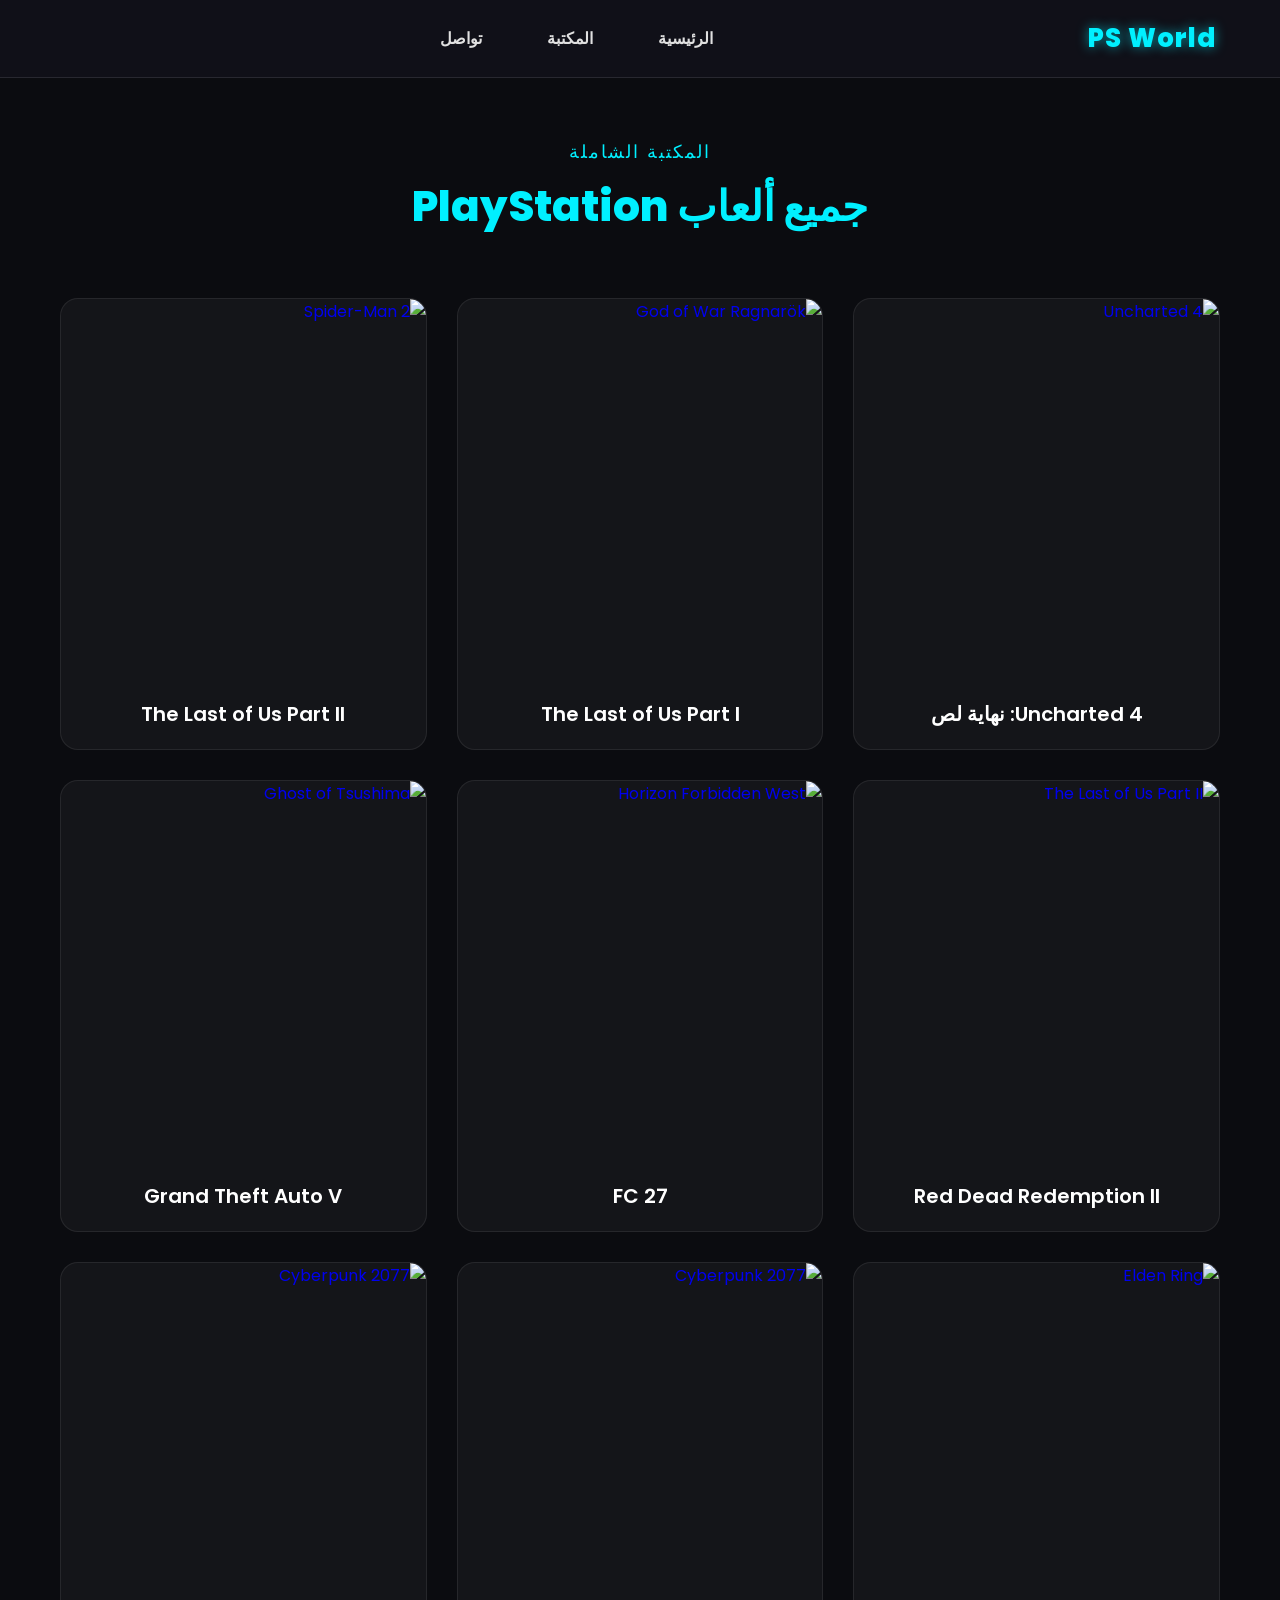
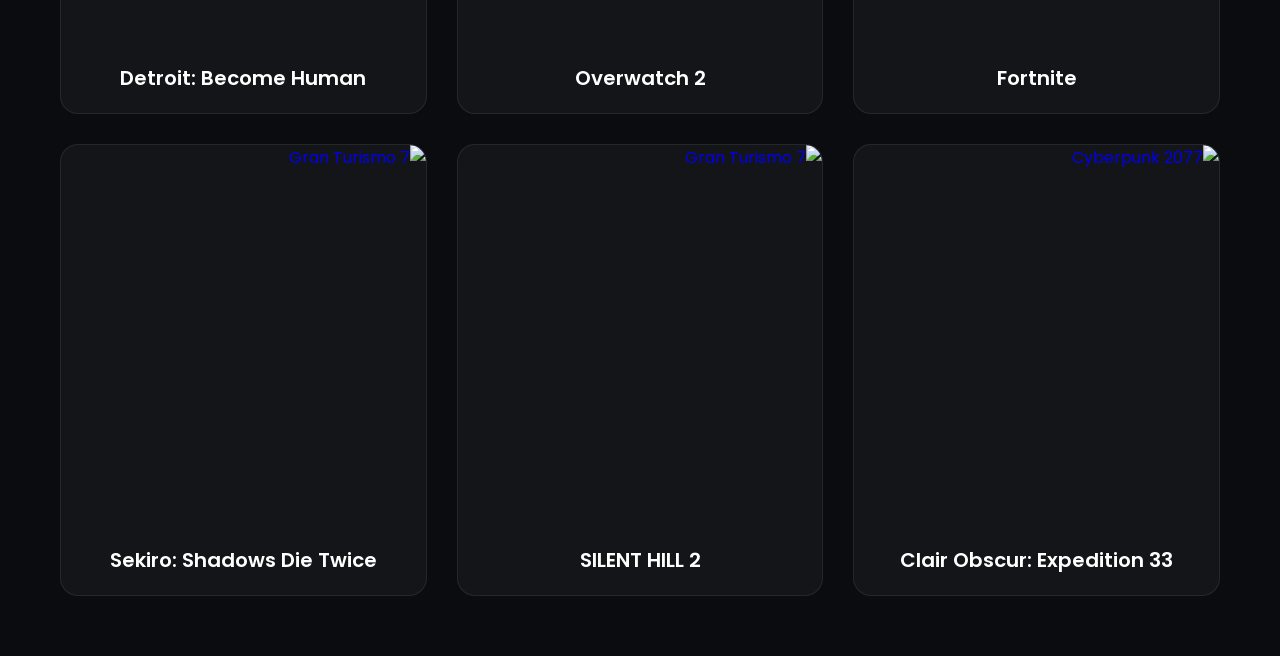
==== all-games.html @ 5b6b2ae7 "Add files via upload" ====
<!DOCTYPE html>
<html lang="ar" dir="rtl">
<head>
    <meta charset="UTF-8">
    <meta name="viewport" content="width=device-width, initial-scale=1.0">
    <title>مكتبة الألعاب | PS World</title>
    <link href="https://fonts.googleapis.com/css2?family=Poppins:wght@400;500;600;700;800&display=swap" rel="stylesheet">
    <link rel="stylesheet" href="stylee.css">
</head>
<body>

    <header>
        <div class="logo">PS World</div>
        <nav>
            <a href="index.html">الرئيسية</a>
            <a href="all-games.html">المكتبة</a>
            <a href="index.html#contact">تواصل</a>
        </nav>
    </header>

    <section class="hero">
        <p>المكتبة الشاملة</p>
        <h1>جميع ألعاب PlayStation</h1>
    </section>

    <section class="games-section">
        <div class="games-grid">
            <a href="uncharted.html" class="game-card">
                <img src="C:\Users\abrar\OneDrive\الصور\Screenshots\لقطة شاشة 2026-10-03 101717.png" alt="Uncharted 4">
                <h3>Uncharted 4: نهاية لص</h3>
            </a>
            <a href="tlou.html" class="game-card">
                <img src="C:\Users\abrar\OneDrive\الصور\Screenshots\لقطة شاشة 2026-10-03 103210.png" alt="God of War Ragnarök">
                <h3>The Last of Us Part I</h3>
            </a>
            <a href="tlou2.html" class="game-card">
                <img src="C:\Users\abrar\OneDrive\الصور\Screenshots\لقطة شاشة 2026-10-03 104442.png" alt="Spider-Man 2">
                <h3>The Last of Us Part II</h3>
            </a>
            <a href="redDead.html" class="game-card">
                <img src="C:\Users\abrar\OneDrive\الصور\Screenshots\لقطة شاشة 2026-10-03 105130.png" alt="The Last of Us Part II">
                <h3>Red Dead Redemption II</h3>
            </a>
            <a href="FC27.html" class="game-card">
                <img src="C:\Users\abrar\Downloads\ea-sports-fc-27-standard-edition-cover-469064.webp" alt="Horizon Forbidden West">
                <h3>FC 27</h3>
            </a>
            <a href="GrandV.html" class="game-card">
                <img src="C:\Users\abrar\Downloads\eXsWlP0EkcVkLPHgU4pjflmg07252yU8.avif"  alt="Ghost of Tsushima">
                <h3>Grand Theft Auto V</h3>
            </a>
            <a href="Fortnite.html" class="game-card">
                <img src="C:\Users\abrar\Downloads\box-1599161229747.jpg" alt="Elden Ring">
                <h3>Fortnite</h3>
            </a>
            <a href="Overwatch.html" class="game-card">
                <img src="C:\Users\abrar\Downloads\Overwatch2.avif" alt="Cyberpunk 2077">
                <h3>Overwatch 2</h3>
            </a>
            <a href="Detroit.html" class="game-card">
                <img src="C:\Users\abrar\OneDrive\الصور\Screenshots\لقطة شاشة 2026-10-03 211916.png" alt="Cyberpunk 2077">
                <h3> Detroit: Become Human</h3>
            </a>
            <a href="Clair.html" class="game-card">
                <img src="C:\Users\abrar\OneDrive\الصور\Screenshots\لقطة شاشة 2026-10-03 212801.png" alt="Cyberpunk 2077">
                <h3> Clair Obscur: Expedition 33</h3>
            </a>
            <a href="silenth.html" class="game-card">
                <img src="C:\Users\abrar\OneDrive\الصور\Screenshots\لقطة شاشة 2026-10-03 213842.png" alt="Gran Turismo 7">
                <h3> SILENT HILL 2</h3>
            </a>
            </a>
            <a href="Sekiro.html" class="game-card">
                <img src="C:\Users\abrar\OneDrive\الصور\Screenshots\لقطة شاشة 2026-10-03 214803.png" alt="Gran Turismo 7">
                <h3>Sekiro: Shadows Die Twice</h3>
            </a>
        </div>
    </section>

</body>
</html>
---- stylee.css ----
* {
    margin: 0;
    padding: 0;
    box-sizing: border-box;
    font-family: 'Poppins', 'Segoe UI', Tahoma, Geneva, Verdana, sans-serif;
}

body {
    background-color: #0b0c10;
    color: #ffffff;
    direction: rtl;
    overflow-x: hidden;
}

header {
    display: flex;
    justify-content: space-between;
    align-items: center;
    padding: 18px 5%;
    background: rgba(18, 18, 26, 0.85);
    backdrop-filter: blur(12px);
    position: sticky;
    top: 0;
    z-index: 1000;
    border-bottom: 1px solid rgba(255, 255, 255, 0.1);
}

.logo {
    font-size: 26px;
    font-weight: 800;
    color: #00f0ff;
    text-shadow: 0 0 12px rgba(0, 240, 255, 0.6);
    letter-spacing: 1px;
}

nav {
    display: flex;
    gap: 25px;
    margin-left: auto;
    margin-right: auto;
}

nav a {
    color: #e0e0e0;
    text-decoration: none;
    font-weight: 600;
    font-size: 16px;
    transition: all 0.3s ease;
    padding: 8px 20px;
    border-radius: 20px;
}

nav a:hover {
    color: #00f0ff;
    background: rgba(0, 240, 255, 0.12);
    box-shadow: 0 0 15px rgba(0, 240, 255, 0.4);
}


.hero {
    text-align: center;
    padding: 60px 20px 40px;
}

.hero p {
    color: #00f0ff;
    font-size: 18px;
    letter-spacing: 2px;
    margin-bottom: 10px;
    text-transform: uppercase;
}

.hero h1 {
    font-size: 42px;
    font-weight: 800;
    color: #00f0ff;
    
}


.games-section {
    max-width: 1200px;
    margin: 0 auto;
    padding: 20px 20px 60px;
}

.games-grid {
    display: grid;
    grid-template-columns: repeat(auto-fit, minmax(300px, 1fr));
    gap: 30px;
}

.game-card {
    background: rgba(255, 255, 255, 0.04);
    border: 1px solid rgba(255, 255, 255, 0.08);
    border-radius: 18px;
    overflow: hidden;
    text-decoration: none;
    transition: all 0.4s ease;
    display: flex;
    flex-direction: column;
}

.game-card:hover {
    transform: translateY(-10px);
    border-color: #00f0ff;
    box-shadow: 0 10px 30px rgba(0, 240, 255, 0.25);
}

.game-card img {
    width: 100%;
    height: 380px;
    object-fit: cover;
    transition: transform 0.4s ease;
}

.game-card:hover img {
    transform: scale(1.04);
}

.game-card h3 {
    color: #ffffff;
    font-size: 20px;
    padding: 20px;
    text-align: center;
    font-weight: 600;
}

.show-more-container {
    text-align: center;
    margin-top: 50px;
}

.btn-show-more {
    display: inline-block;
    padding: 14px 40px;
    background: linear-gradient(45deg, #7928ca, #ff0080);
    color: #ffffff;
    text-decoration: none;
    font-weight: 700;
    border-radius: 30px;
    box-shadow: 0 0 20px rgba(255, 0, 128, 0.4);
    transition: all 0.3s ease;
}

.btn-show-more:hover {
    transform: scale(1.05);
    box-shadow: 0 0 30px rgba(255, 0, 128, 0.7);
}

.contact-section {
    max-width: 600px;
    margin: 40px auto 80px;
    padding: 40px 30px;
    background: rgba(255, 255, 255, 0.03);
    border-radius: 20px;
    border: 1px solid rgba(255, 255, 255, 0.08);
    text-align: center;
}

.contact-section h2 {
    margin-bottom: 25px;
    color: #00f0ff;
    font-size: 28px;
}

.contact-form input, 
.contact-form textarea {
    width: 100%;
    padding: 14px 18px;
    margin-bottom: 18px;
    background: rgba(255, 255, 255, 0.06);
    border: 1px solid rgba(255, 255, 255, 0.15);
    border-radius: 10px;
    color: #fff;
    font-size: 15px;
    outline: none;
    transition: border 0.3s;
}

.contact-form input:focus, 
.contact-form textarea:focus {
    border-color: #00f0ff;
}

.contact-form button {
    width: 100%;
    padding: 14px;
    background: #00f0ff;
    color: #0b0c10;
    font-weight: 800;
    font-size: 16px;
    border: none;
    border-radius: 10px;
    cursor: pointer;
    transition: all 0.3s ease;
}

.contact-form button:hover {
    background: #00c8d6;
    box-shadow: 0 0 15px rgba(0, 240, 255, 0.5);
}

.container {
    max-width: 1000px;
    margin: 40px auto;
    padding: 0 20px;
}

.game-banner {
    width: 100%;
    max-height: 450px;
    object-fit: cover;
    border-radius: 20px;
    box-shadow: 0 10px 30px rgba(0, 0, 0, 0.5);
}

.details-content {
    margin-top: 30px;
}

.game-details-title {
    font-size: 36px;
    color: #00f0ff;
    margin-bottom: 10px;
}

.rating {
    color: #ffbd03;
    font-size: 20px;
    margin-bottom: 20px;
}

.rating span {
    color: #aaa;
    font-size: 15px;
    margin-right: 10px;
}

.description-container {
    background: rgba(255, 255, 255, 0.03);
    padding: 25px;
    border-radius: 15px;
    line-height: 1.8;
    color: #ddd;
}

.comments-section {
    margin-top: 50px;
}

.comments-section h3 {
    font-size: 24px;
    margin-bottom: 20px;
}

.comment-input-box {
    display: flex;
    gap: 10px;
    margin-bottom: 30px;
}

.comment-input-box input {
    flex: 1;
    padding: 14px;
    background: rgba(255, 255, 255, 0.06);
    border: 1px solid rgba(255, 255, 255, 0.15);
    border-radius: 10px;
    color: #fff;
}

.comment-input-box button {
    padding: 14px 30px;
    background: #00f0ff;
    color: #000;
    font-weight: 700;
    border: none;
    border-radius: 10px;
    cursor: pointer;
}

.comment {
    background: rgba(255, 255, 255, 0.04);
    padding: 15px 20px;
    border-radius: 10px;
    margin-bottom: 15px;
    border-right: 4px solid #00f0ff;
}

.comment strong {
    display: block;
    color: #00f0ff;
    margin-bottom: 5px;
}

.search-section {
    padding: 35px 20px 20px;
    text-align: center;
}

.search-section h2 {
    font-size: 28px;
    margin-bottom: 18px;
    color: #e1e7ec;
}

.search-box {
    width: 90%;
    max-width: 650px;
    margin: auto;
    display: flex;
    align-items: center;
    background: white;
    border: 1px solid #d9e2ec;
    border-radius: 50px;
    padding: 6px;
    box-shadow: 0 8px 25px rgba(16, 42, 67, 0.10);
}

.search-box input {
    flex: 1;
    border: none;
    outline: none;
    padding: 14px 20px;
    font-size: 16px;
    background: transparent;
    font-family: 'Poppins', sans-serif;
    text-align: right;
}

.search-box input::placeholder {
    color: #9aa5b1;
}

.search-box button {
    border: none;
    outline: none;
    background: #102a43;
    color: white;
    padding: 13px 24px;
    border-radius: 40px;
    font-size: 15px;
    cursor: pointer;
    font-family: 'Poppins', sans-serif;
    transition: 0.3s;
}

.search-box button:hover {
    background: #48bb78;
    transform: translateY(-1px);
}


.search-results {
    width: 90%;
    max-width: 650px;
    margin: 12px auto 0;
    text-align: right;
}

.search-result {
    display: block;
    padding: 14px 20px;
    margin: 6px 0;
    background: white;
    color: #102a43;
    text-decoration: none;
    border-radius: 12px;
    border: 1px solid #e6edf3;
    box-shadow: 0 4px 15px rgba(16, 42, 67, 0.06);
    transition: 0.3s;
}

.search-result:hover {
    transform: translateX(-4px);
    border-color: #48bb78;
    color: #48bb78;
}
لأ
@media (max-width: 900px) {

    header {
        padding: 15px 4%;
    }

    nav {
        gap: 10px;
    }

    nav a {
        font-size: 14px;
        padding: 7px 12px;
    }

    .hero {
        padding: 50px 20px 35px;
    }

    .hero h1 {
        font-size: 36px;
    }

    .games-grid {
        grid-template-columns: repeat(2, 1fr);
        gap: 20px;
    }

    .game-card img {
        height: 300px;
    }

    .container {
        max-width: 90%;
    }

    .game-details-title {
        font-size: 32px;
    }
}



@media (max-width: 600px) {

   
    header {
        flex-direction: column;
        gap: 12px;
        padding: 15px 20px;
    }

    .logo {
        font-size: 23px;
    }

    nav {
        width: 100%;
        justify-content: center;
        gap: 5px;
        margin: 0;
    }

    nav a {
        font-size: 13px;
        padding: 7px 10px;
    }


   
    .hero {
        padding: 40px 15px 25px;
    }

    .hero p {
        font-size: 14px;
        letter-spacing: 1px;
    }

    .hero h1 {
        font-size: 28px;
        line-height: 1.4;
    }


    
    .games-section {
        padding: 15px 15px 40px;
    }

    .games-grid {
        grid-template-columns: 1fr;
        gap: 20px;
    }

    .game-card img {
        height: 320px;
    }

    .game-card h3 {
        font-size: 17px;
        padding: 15px;
    }


    
    .btn-show-more {
        width: 90%;
        padding: 13px 20px;
        font-size: 14px;
    }


    
    .search-section {
        padding: 25px 15px 15px;
    }

    .search-section h2 {
        font-size: 23px;
    }

    .search-box {
        width: 100%;
        padding: 5px;
    }

    .search-box input {
        min-width: 0;
        padding: 12px 14px;
        font-size: 14px;
    }

    .search-box button {
        padding: 11px 16px;
        font-size: 13px;
        white-space: nowrap;
    }

    .search-results {
        width: 100%;
    }


    
    .container {
        width: 100%;
        max-width: 100%;
        margin: 25px auto;
        padding: 0 15px;
    }

    .game-banner {
        width: 100%;
        height: auto;
        max-height: 300px;
        object-fit: cover;
        border-radius: 15px;
    }

    .details-content {
        margin-top: 20px;
    }

    .game-details-title {
        font-size: 26px;
        line-height: 1.4;
    }

    .rating {
        font-size: 17px;
    }

    .rating span {
        display: block;
        font-size: 13px;
        margin-top: 5px;
        margin-right: 0;
    }

    .description-container {
        padding: 18px;
        font-size: 14px;
        line-height: 1.9;
    }


    
    .comments-section {
        margin-top: 35px;
    }

    .comments-section h3 {
        font-size: 20px;
    }

    .comment-input-box {
        flex-direction: column;
    }

    .comment-input-box input {
        width: 100%;
    }

    .comment-input-box button {
        width: 100%;
    }

    .comment {
        font-size: 14px;
        padding: 13px 15px;
    }


    
    .contact-section {
        width: calc(100% - 30px);
        margin: 30px auto 50px;
        padding: 25px 18px;
    }

    .contact-section h2 {
        font-size: 23px;
    }

    .contact-form input,
    .contact-form textarea {
        font-size: 14px;
    }
}



@media (max-width: 380px) {

    .logo {
        font-size: 21px;
    }

    nav a {
        font-size: 11px;
        padding: 6px 7px;
    }

    .hero h1 {
        font-size: 24px;
    }

    .game-card img {
        height: 270px;
    }

    .game-details-title {
        font-size: 23px;
    }

    .search-box button {
        padding: 10px 12px;
        font-size: 12px;
    }
}
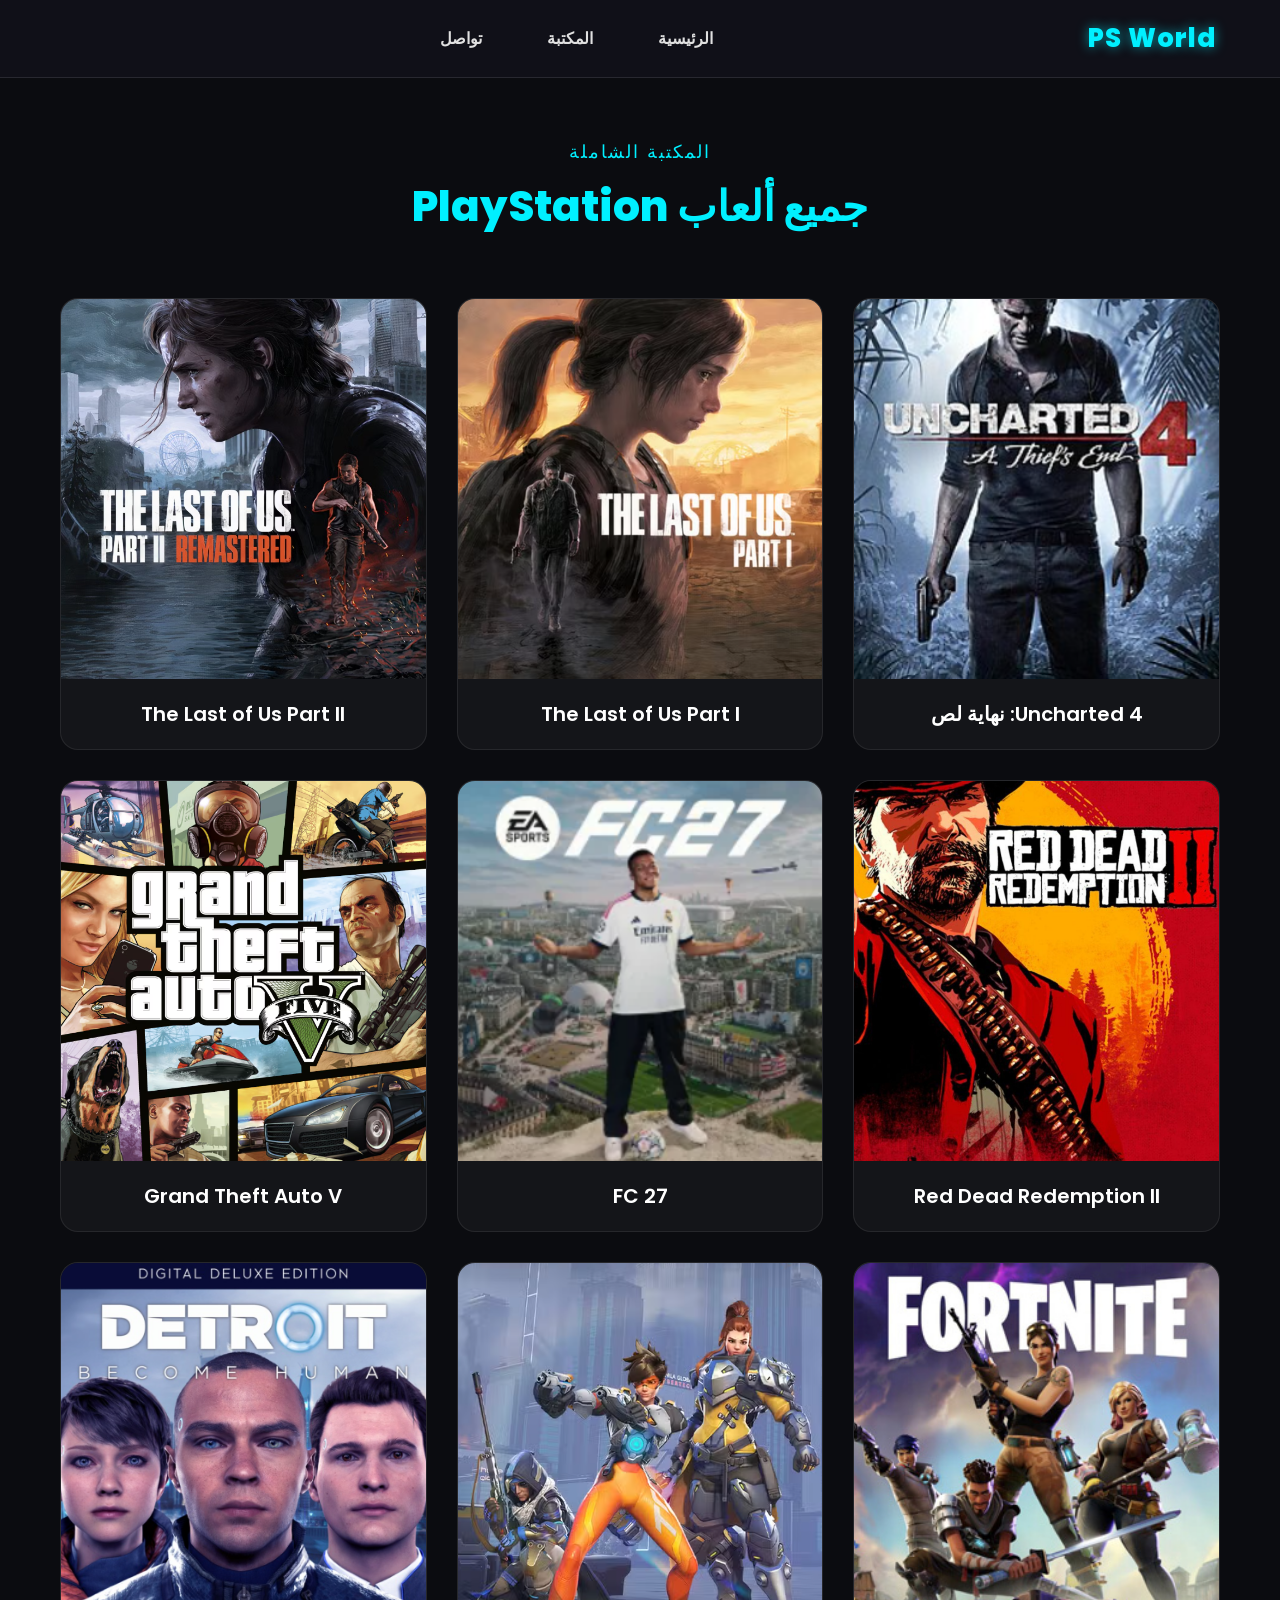
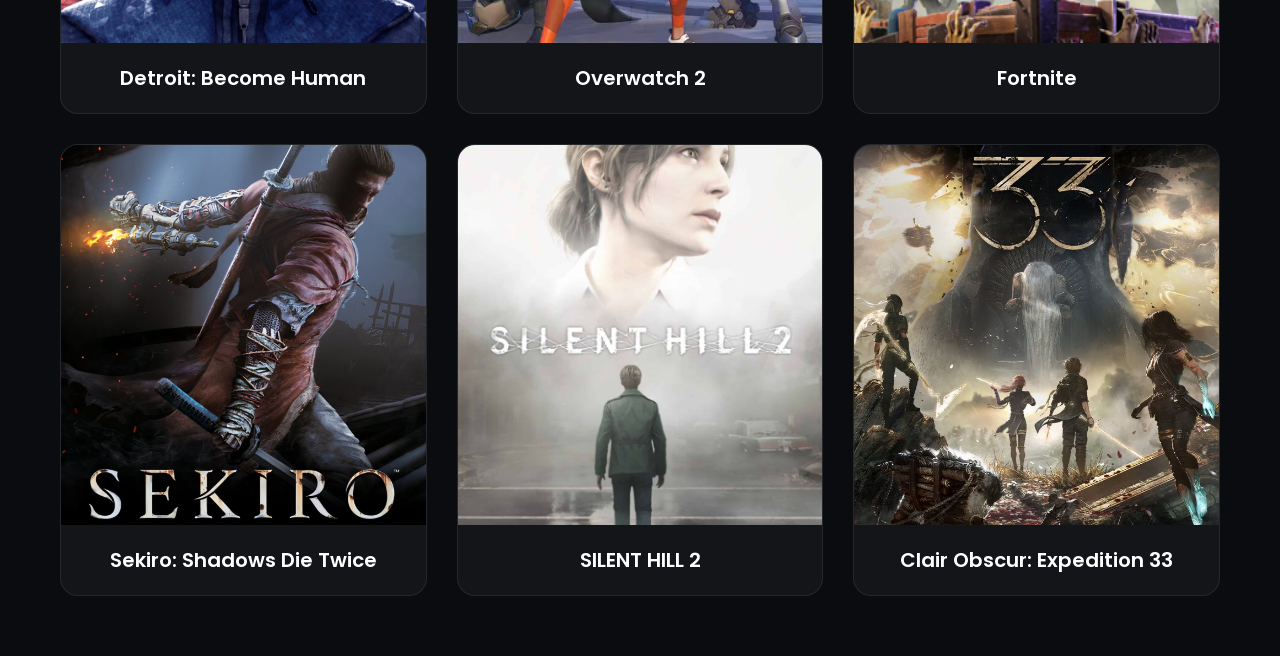
==== commit d3dcb58b: "Add files via upload" ====
--- a/all-games.html
+++ b/all-games.html
@@ -26,52 +26,52 @@
     <section class="games-section">
         <div class="games-grid">
             <a href="uncharted.html" class="game-card">
-                <img src="C:\Users\abrar\OneDrive\الصور\Screenshots\لقطة شاشة 2026-10-03 101717.png" alt="Uncharted 4">
+                <img src="images/game1.png" alt="Uncharted 4">
                 <h3>Uncharted 4: نهاية لص</h3>
             </a>
             <a href="tlou.html" class="game-card">
-                <img src="C:\Users\abrar\OneDrive\الصور\Screenshots\لقطة شاشة 2026-10-03 103210.png" alt="God of War Ragnarök">
+                <img src="images/game2.png" alt="The Last of Us Part I">
                 <h3>The Last of Us Part I</h3>
             </a>
             <a href="tlou2.html" class="game-card">
-                <img src="C:\Users\abrar\OneDrive\الصور\Screenshots\لقطة شاشة 2026-10-03 104442.png" alt="Spider-Man 2">
+                <img src="images/game3.png" alt="The Last of Us Part II">
                 <h3>The Last of Us Part II</h3>
             </a>
             <a href="redDead.html" class="game-card">
-                <img src="C:\Users\abrar\OneDrive\الصور\Screenshots\لقطة شاشة 2026-10-03 105130.png" alt="The Last of Us Part II">
+                <img src="images/game4.png" alt="Red Dead Redemption II">
                 <h3>Red Dead Redemption II</h3>
             </a>
             <a href="FC27.html" class="game-card">
-                <img src="C:\Users\abrar\Downloads\ea-sports-fc-27-standard-edition-cover-469064.webp" alt="Horizon Forbidden West">
+                <img src="images/game5.png" alt="FC 27">
                 <h3>FC 27</h3>
             </a>
             <a href="GrandV.html" class="game-card">
-                <img src="C:\Users\abrar\Downloads\eXsWlP0EkcVkLPHgU4pjflmg07252yU8.avif"  alt="Ghost of Tsushima">
+                <img src="images/game6.png"  alt="Grand Theft Auto V">
                 <h3>Grand Theft Auto V</h3>
             </a>
             <a href="Fortnite.html" class="game-card">
-                <img src="C:\Users\abrar\Downloads\box-1599161229747.jpg" alt="Elden Ring">
+                <img src="images/game7.jpg" alt="Fortnite">
                 <h3>Fortnite</h3>
             </a>
             <a href="Overwatch.html" class="game-card">
-                <img src="C:\Users\abrar\Downloads\Overwatch2.avif" alt="Cyberpunk 2077">
+                <img src="images/game8.png" alt="Overwatch 2">
                 <h3>Overwatch 2</h3>
             </a>
             <a href="Detroit.html" class="game-card">
-                <img src="C:\Users\abrar\OneDrive\الصور\Screenshots\لقطة شاشة 2026-10-03 211916.png" alt="Cyberpunk 2077">
+                <img src="images/game9.png" alt="Detroit: Become Human">
                 <h3> Detroit: Become Human</h3>
             </a>
             <a href="Clair.html" class="game-card">
-                <img src="C:\Users\abrar\OneDrive\الصور\Screenshots\لقطة شاشة 2026-10-03 212801.png" alt="Cyberpunk 2077">
+                <img src="images/game10.png" alt=" Clair Obscur: Expedition 33">
                 <h3> Clair Obscur: Expedition 33</h3>
             </a>
             <a href="silenth.html" class="game-card">
-                <img src="C:\Users\abrar\OneDrive\الصور\Screenshots\لقطة شاشة 2026-10-03 213842.png" alt="Gran Turismo 7">
+                <img src="images/game11.png" alt="SILENT HILL 2">
                 <h3> SILENT HILL 2</h3>
             </a>
             </a>
             <a href="Sekiro.html" class="game-card">
-                <img src="C:\Users\abrar\OneDrive\الصور\Screenshots\لقطة شاشة 2026-10-03 214803.png" alt="Gran Turismo 7">
+                <img src="images/game12.png" alt="Sekiro: Shadows Die Twice">
                 <h3>Sekiro: Shadows Die Twice</h3>
             </a>
         </div>
